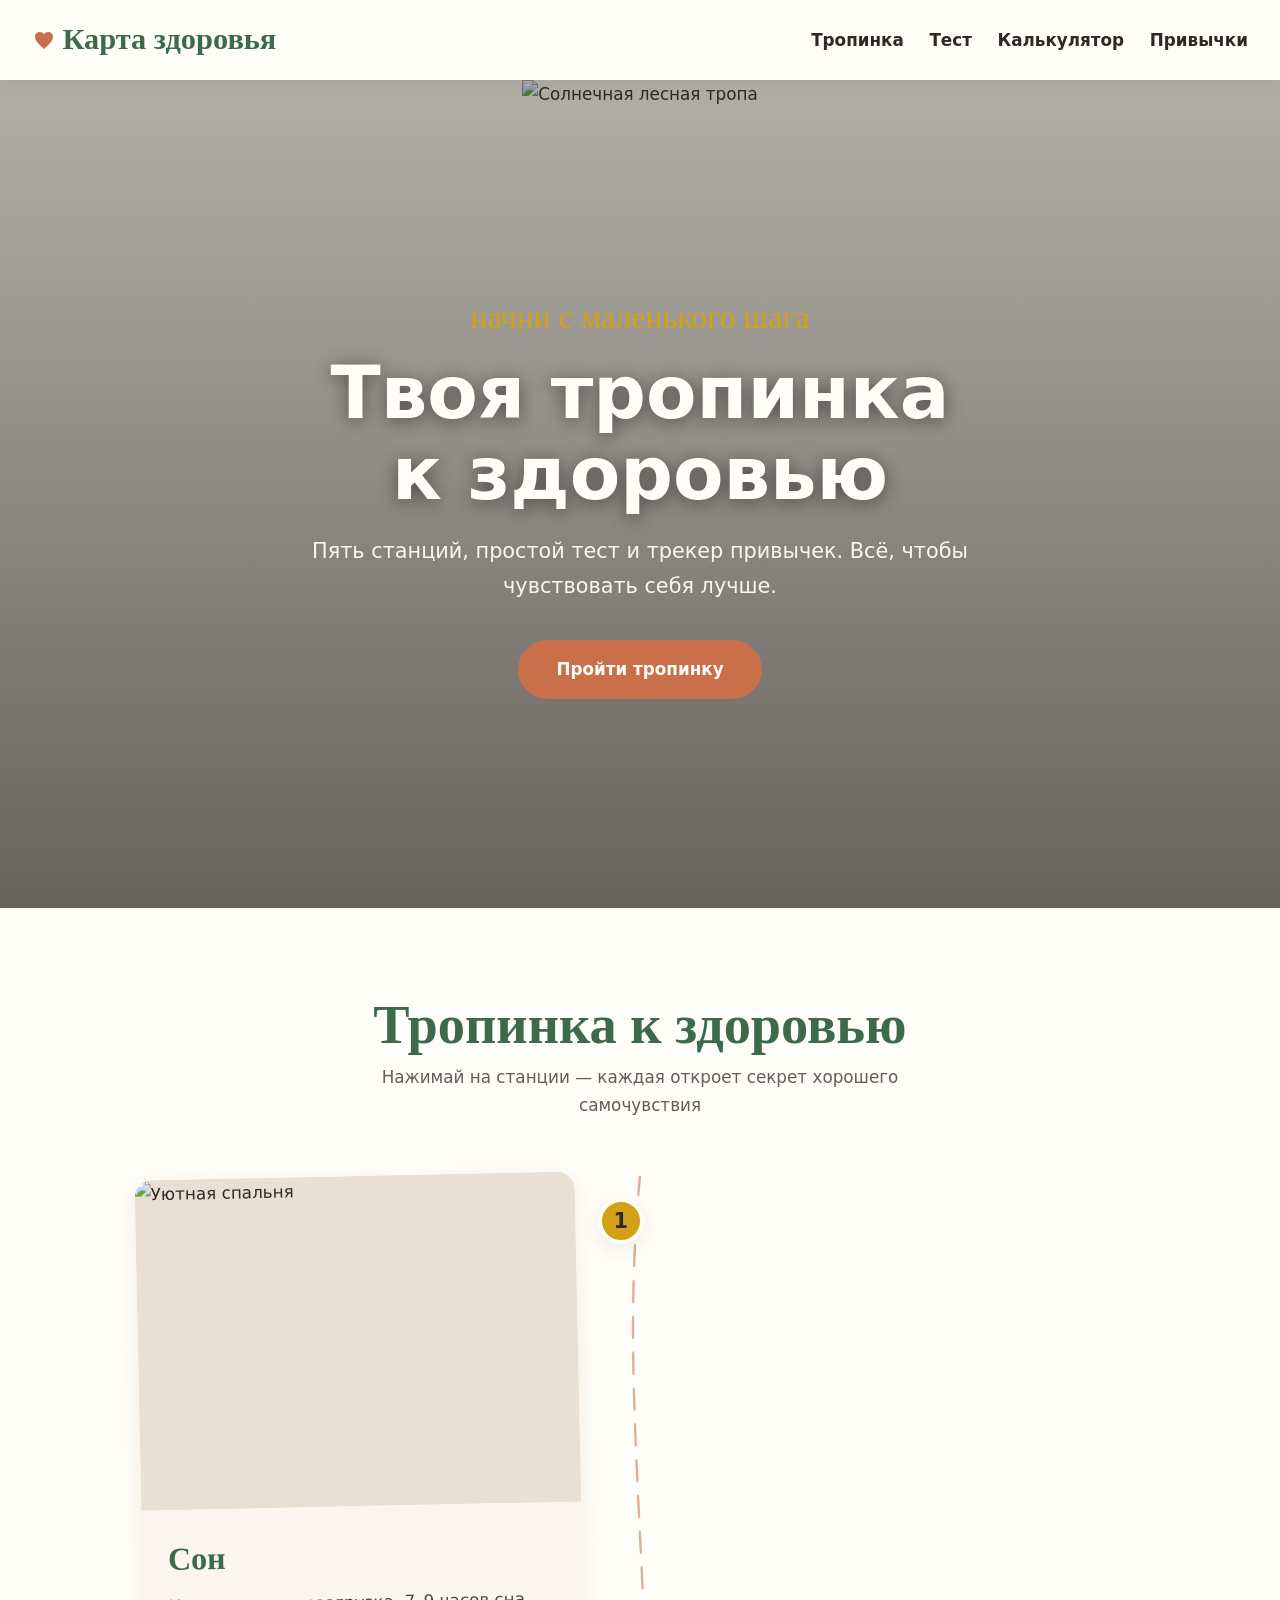
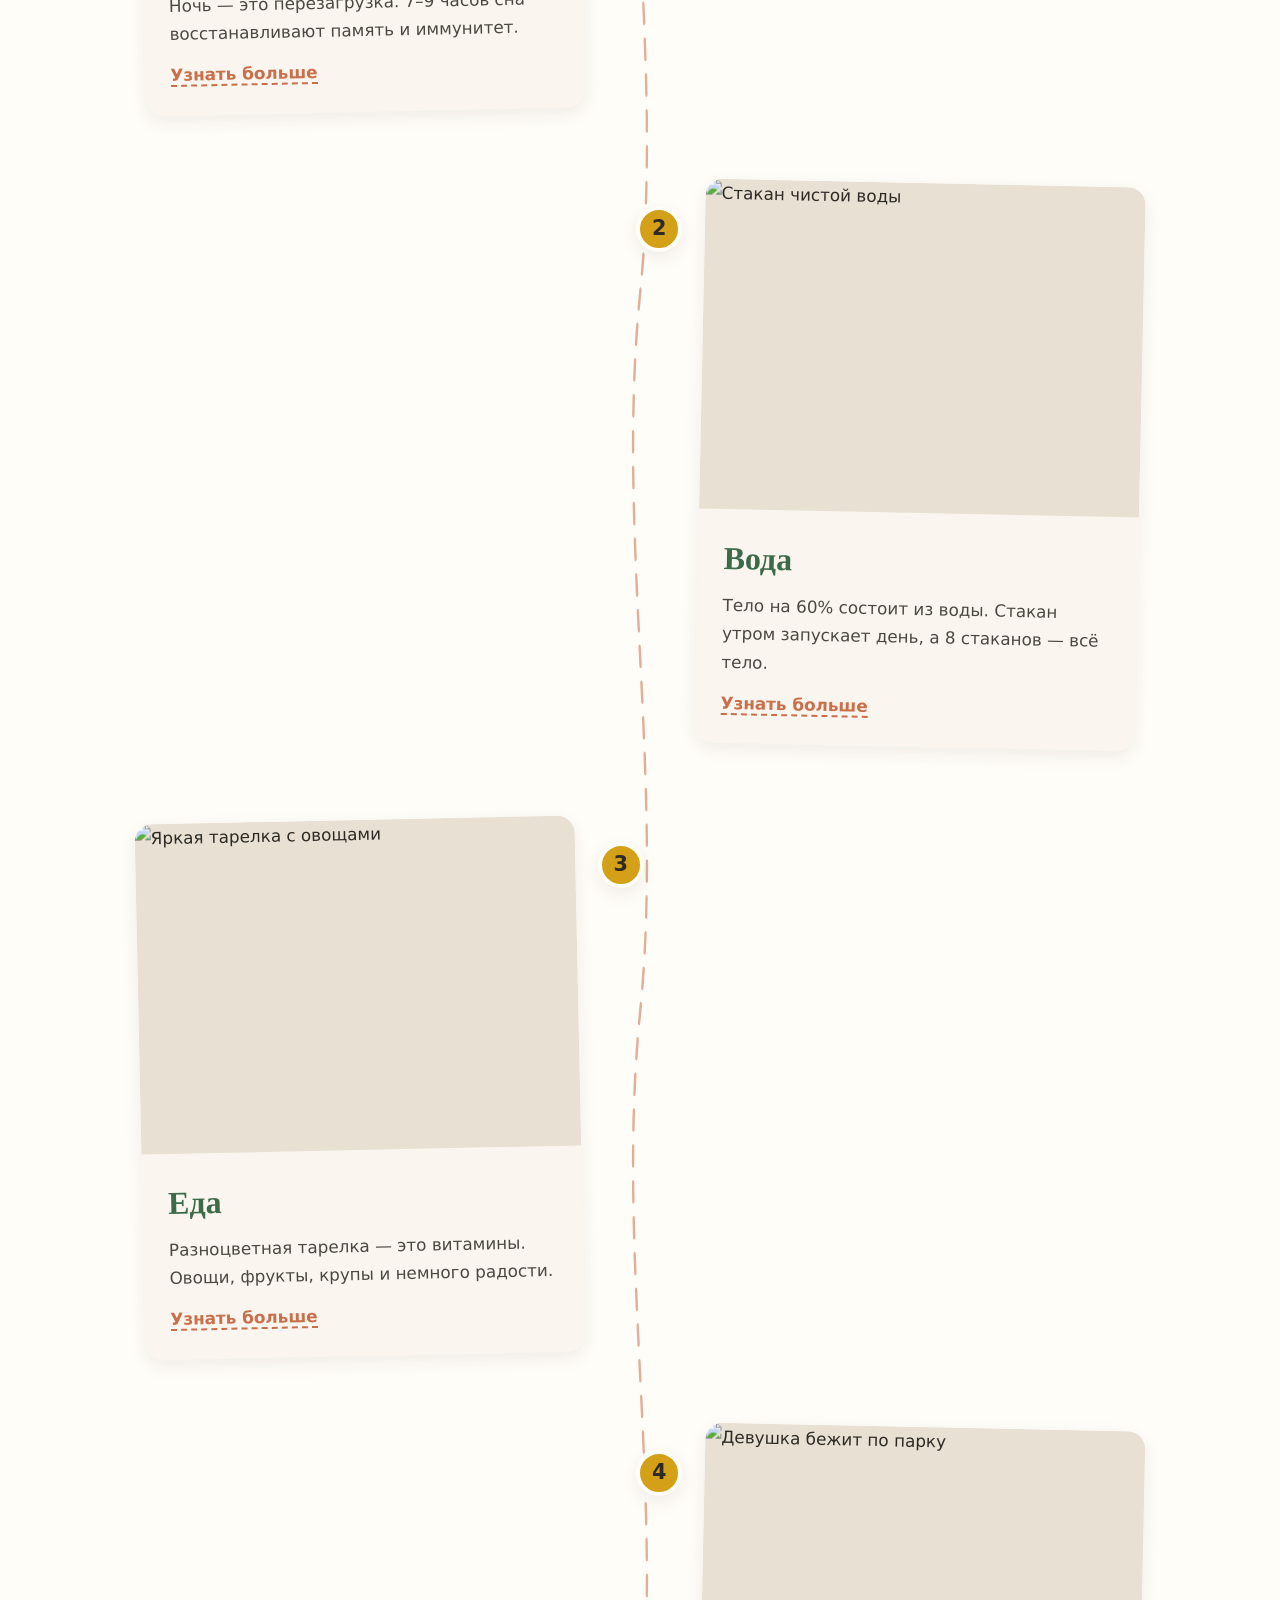
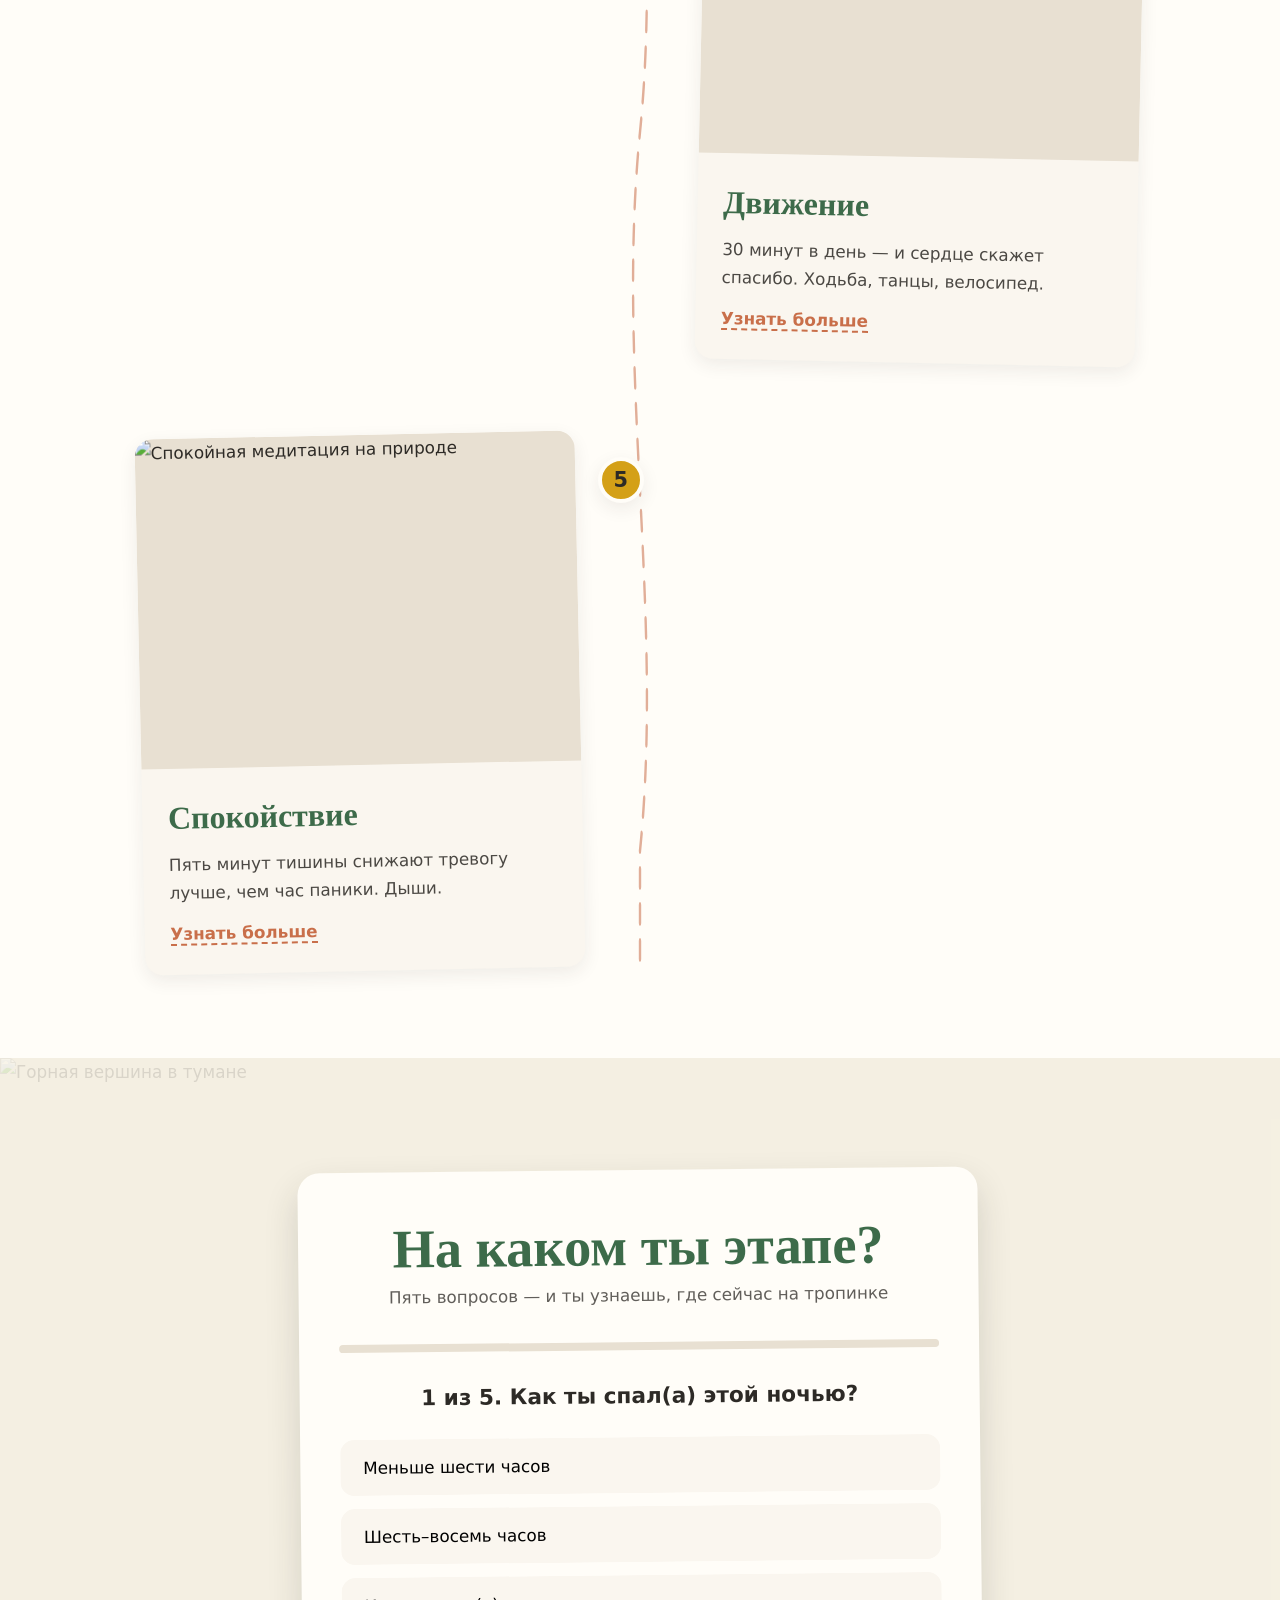
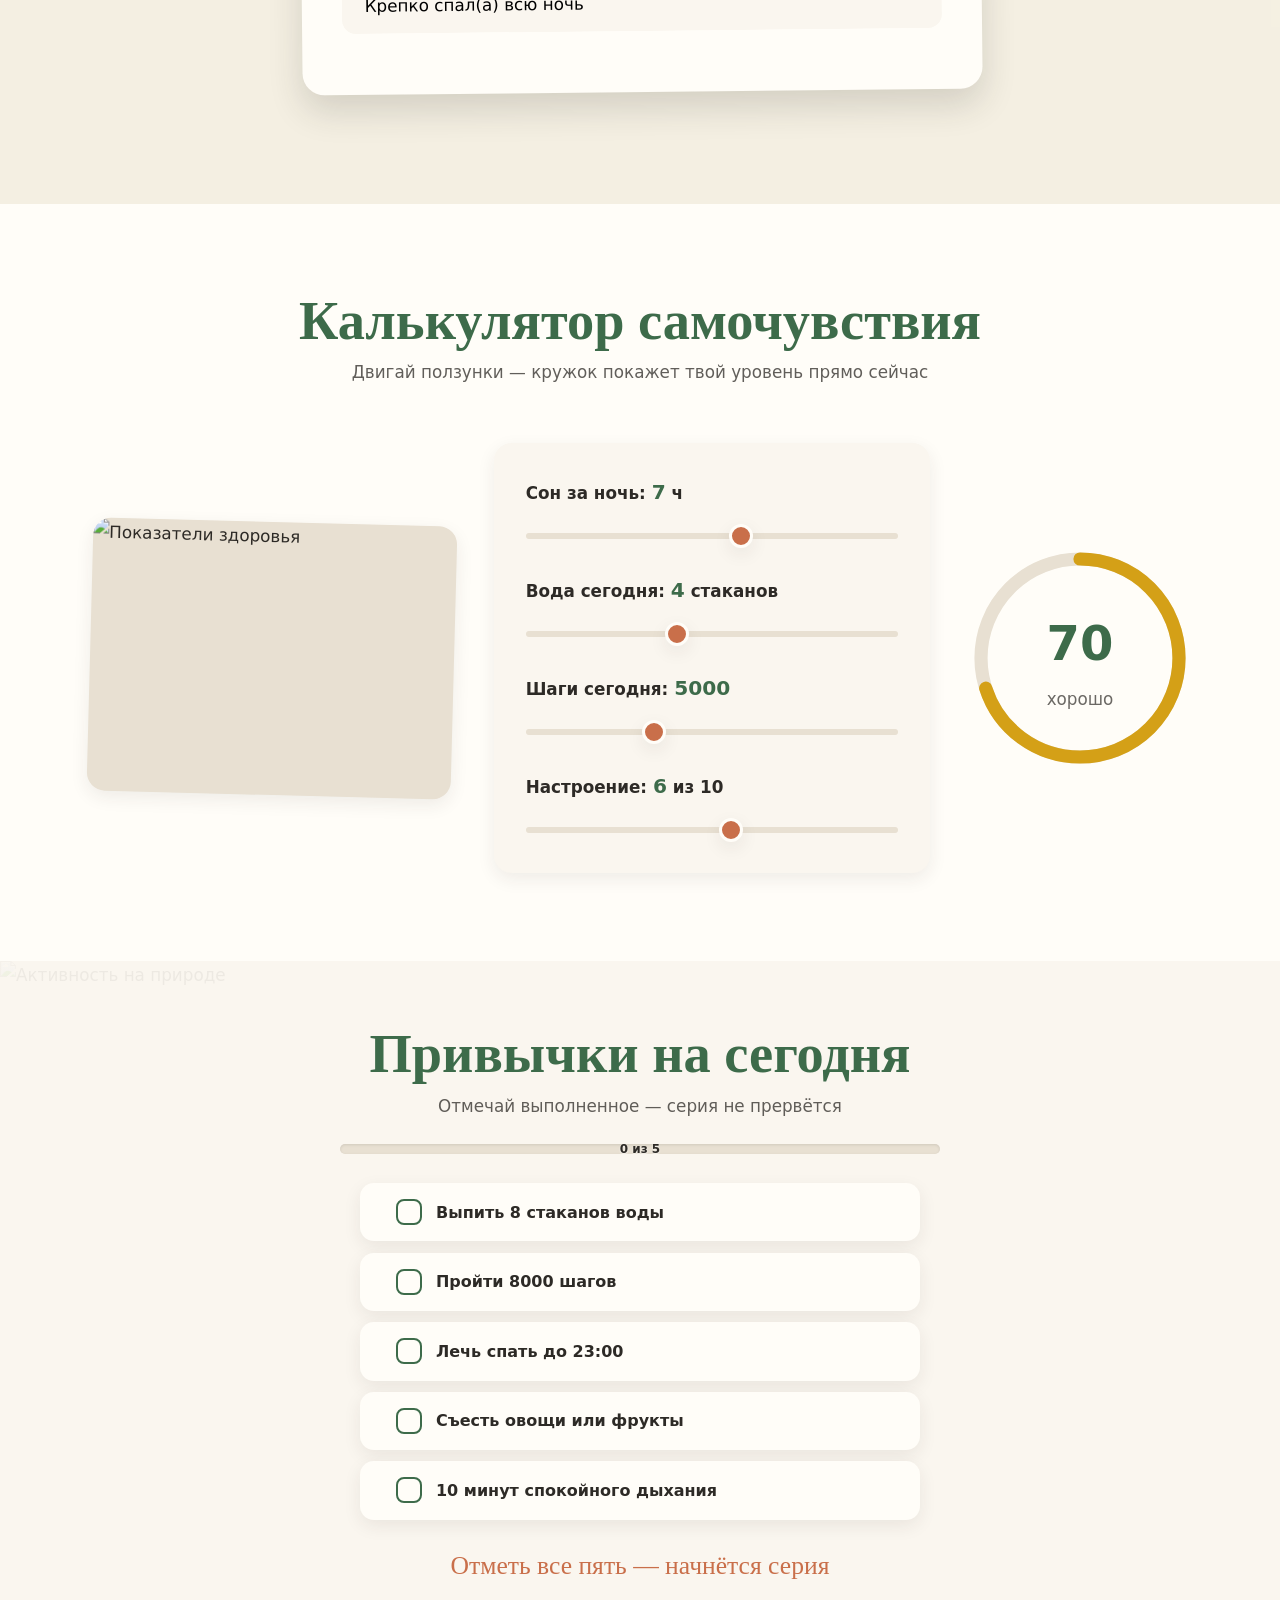
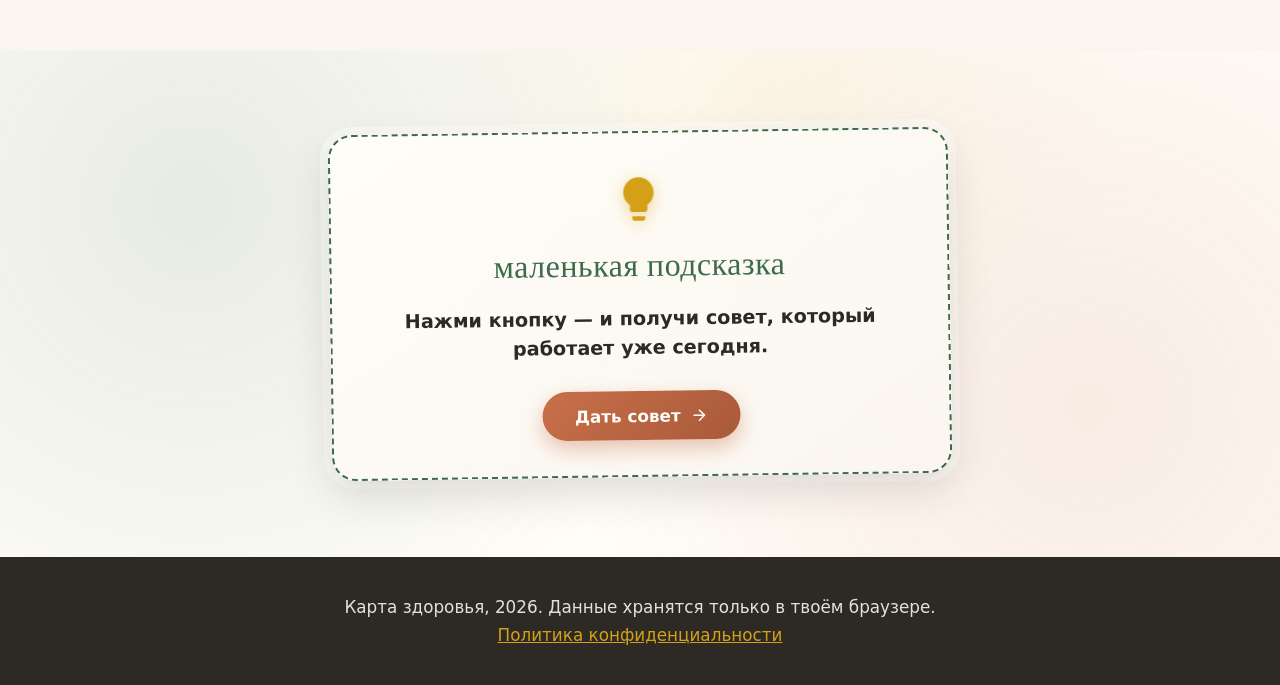
==== index.html @ 401621f6 "Initial upload" ====
<!DOCTYPE html>
<html lang="ru">

<head>
    <meta charset="UTF-8">
    <meta name="viewport" content="width=device-width, initial-scale=1.0">
    <meta name="description" content="Карта здоровья — интерактивный путь к здоровому образу жизни для всей семьи.">
    <meta http-equiv="Content-Security-Policy"
        content="default-src 'self'; style-src 'self' 'unsafe-inline' https://fonts.googleapis.com; font-src https://fonts.gstatic.com; script-src 'self'; img-src 'self' https://images.unsplash.com data:;">
    <meta http-equiv="X-Content-Type-Options" content="nosniff">
    <meta http-equiv="X-Frame-Options" content="DENY">
    <meta http-equiv="Referrer-Policy" content="strict-origin-when-cross-origin">
    <meta http-equiv="Permissions-Policy" content="camera=(), microphone=(), geolocation=(), payment=(), usb=()">

    <title>Карта здоровья — тропинка к балансу</title>
    <link rel="preconnect" href="https://fonts.googleapis.com">
    <link rel="preconnect" href="https://fonts.gstatic.com" crossorigin>
    <link rel="preload" as="image" href="img/forest.webp">
    <link
        href="https://fonts.googleapis.com/css2?family=Caveat:wght@500;700&family=Nunito:wght@400;600;800&display=swap"
        rel="stylesheet">
    <link rel="stylesheet" href="style.css">
</head>

<body>
    <header class="header">
        <nav class="nav" aria-label="Главная навигация">
            <a href="#hero" class="logo">
                <svg class="logo__mark" viewBox="0 0 24 24" aria-hidden="true">
                    <path
                        d="M12 21C7 16.5 3 13 3 8.8 3 6 5.2 4 7.8 4c1.7 0 3.2.9 4.2 2.3C13 4.9 14.5 4 16.2 4 18.8 4 21 6 21 8.8c0 4.2-4 7.7-9 12.2z"
                        fill="currentColor" />
                </svg>
                Карта здоровья
            </a>
            <ul class="nav__list">
                <li><a href="#path">Тропинка</a></li>
                <li><a href="#test">Тест</a></li>
                <li><a href="#calculator">Калькулятор</a></li>
                <li><a href="#tracker">Привычки</a></li>
            </ul>
        </nav>
    </header>

    <main>
        <section id="hero" class="hero">
            <div class="hero__photo">
                <img src="img/forest.webp" alt="Солнечная лесная тропа" class="hero__img" fetchpriority="high"
                    decoding="async" width="1920" height="1080">
            </div>
            <div class="hero__content">
                <p class="hero__handwritten">начни с маленького шага</p>
                <h1>Твоя тропинка<br>к здоровью</h1>
                <p class="hero__lead">Пять станций, простой тест и трекер привычек. Всё, чтобы чувствовать себя лучше.
                </p>
                <a href="#path" class="btn btn--primary">Пройти тропинку</a>
            </div>
        </section>

        <section id="path" class="path-section">
            <h2 class="section-title">Тропинка к здоровью</h2>
            <p class="section-subtitle">Нажимай на станции — каждая откроет секрет хорошего самочувствия</p>
            <div class="trail">
                <svg class="trail__line" viewBox="0 0 100 1000" preserveAspectRatio="none" aria-hidden="true">
                    <path class="trail__path"
                        d="M50 0 C30 80 70 160 50 240 C30 320 70 400 50 480 C30 560 70 640 50 720 C30 800 70 880 50 960 L50 1000"
                        fill="none" stroke="currentColor" stroke-width="2" stroke-dasharray="6 6"
                        stroke-linecap="round" />
                </svg>

                <article class="stop stop--left" data-stop="sleep">
                    <div class="stop__marker">1</div>
                    <div class="stop__card">
                        <img src="img/bedroom.webp" alt="Уютная спальня" loading="lazy" decoding="async" width="800"
                            height="600">
                        <div class="stop__body">
                            <h3>Сон</h3>
                            <p>Ночь — это перезагрузка. 7–9 часов сна восстанавливают память и иммунитет.</p>
                            <span class="stop__hint">Узнать больше</span>
                        </div>
                    </div>
                </article>

                <article class="stop stop--right" data-stop="water">
                    <div class="stop__marker">2</div>
                    <div class="stop__card">
                        <img src="img/water.webp" alt="Стакан чистой воды" loading="lazy" decoding="async" width="800"
                            height="600">
                        <div class="stop__body">
                            <h3>Вода</h3>
                            <p>Тело на 60% состоит из воды. Стакан утром запускает день, а 8 стаканов — всё тело.</p>
                            <span class="stop__hint">Узнать больше</span>
                        </div>
                    </div>
                </article>

                <article class="stop stop--left" data-stop="food">
                    <div class="stop__marker">3</div>
                    <div class="stop__card">
                        <img src="img/food.webp" alt="Яркая тарелка с овощами" loading="lazy" decoding="async"
                            width="800" height="600">
                        <div class="stop__body">
                            <h3>Еда</h3>
                            <p>Разноцветная тарелка — это витамины. Овощи, фрукты, крупы и немного радости.</p>
                            <span class="stop__hint">Узнать больше</span>
                        </div>
                    </div>
                </article>

                <article class="stop stop--right" data-stop="move">
                    <div class="stop__marker">4</div>
                    <div class="stop__card">
                        <img src="img/running.webp" alt="Девушка бежит по парку" loading="lazy" decoding="async"
                            width="800" height="600">
                        <div class="stop__body">
                            <h3>Движение</h3>
                            <p>30 минут в день — и сердце скажет спасибо. Ходьба, танцы, велосипед.</p>
                            <span class="stop__hint">Узнать больше</span>
                        </div>
                    </div>
                </article>

                <article class="stop stop--left" data-stop="mind">
                    <div class="stop__marker">5</div>
                    <div class="stop__card">
                        <img src="img/meditation.webp" alt="Спокойная медитация на природе" loading="lazy"
                            decoding="async" width="800" height="600">
                        <div class="stop__body">
                            <h3>Спокойствие</h3>
                            <p>Пять минут тишины снижают тревогу лучше, чем час паники. Дыши.</p>
                            <span class="stop__hint">Узнать больше</span>
                        </div>
                    </div>
                </article>
            </div>
        </section>

        <section id="test" class="test-section">
            <div class="test-section__bg">
                <img src="img/mountain.webp" alt="Горная вершина в тумане" loading="lazy" decoding="async" width="1920"
                    height="1080">
            </div>
            <div class="test-card">
                <h2 class="section-title">На каком ты этапе?</h2>
                <p class="section-subtitle">Пять вопросов — и ты узнаешь, где сейчас на тропинке</p>
                <div class="quiz" id="quiz">
                    <div class="quiz__progress">
                        <div class="quiz__bar" id="quiz-bar"></div>
                    </div>
                    <div class="quiz__screen" id="quiz-screen"></div>
                    <div class="quiz__result" id="quiz-result" hidden></div>
                </div>
            </div>
        </section>

        <section id="calculator" class="calc-section">
            <h2 class="section-title">Калькулятор самочувствия</h2>
            <p class="section-subtitle">Двигай ползунки — кружок покажет твой уровень прямо сейчас</p>
            <div class="calc-layout">
                <div class="calc-photo">
                    <img src="img/consultation.webp" alt="Показатели здоровья" loading="lazy" decoding="async"
                        width="800" height="600">
                </div>
                <div class="calc-sliders">
                    <div class="slider-group">
                        <label for="sleep-range">Сон за ночь: <b id="sleep-val">7</b> ч</label>
                        <input type="range" id="sleep-range" min="0" max="12" value="7" step="0.5">
                    </div>
                    <div class="slider-group">
                        <label for="water-range">Вода сегодня: <b id="water-val">4</b> стаканов</label>
                        <input type="range" id="water-range" min="0" max="10" value="4">
                    </div>
                    <div class="slider-group">
                        <label for="steps-range">Шаги сегодня: <b id="steps-val">5000</b></label>
                        <input type="range" id="steps-range" min="0" max="15000" value="5000" step="500">
                    </div>
                    <div class="slider-group">
                        <label for="mood-range">Настроение: <b id="mood-val">6</b> из 10</label>
                        <input type="range" id="mood-range" min="1" max="10" value="6">
                    </div>
                </div>
                <div class="calc-dial" id="calc-dial">
                    <svg viewBox="0 0 200 200" aria-hidden="true">
                        <circle cx="100" cy="100" r="90" fill="none" stroke="#e8e0d2" stroke-width="12" />
                        <circle id="dial-arc" cx="100" cy="100" r="90" fill="none" stroke="#3d6b4a" stroke-width="12"
                            stroke-linecap="round" stroke-dasharray="565" stroke-dashoffset="282"
                            transform="rotate(-90 100 100)" />
                    </svg>
                    <div class="calc-dial__center">
                        <span id="dial-score">50</span>
                        <small id="dial-label">средне</small>
                    </div>
                </div>
            </div>
        </section>

        <section id="tracker" class="tracker-section">
            <div class="tracker-section__bg">
                <img src="img/running.webp" alt="Активность на природе" loading="lazy" decoding="async" width="1920"
                    height="1080">
            </div>
            <div class="tracker-content">
                <h2 class="section-title">Привычки на сегодня</h2>
                <p class="section-subtitle">Отмечай выполненное — серия не прервётся</p>
                <div class="tracker-progress">
                    <div class="tracker-progress__bar" id="tracker-bar"></div>
                    <span class="tracker-progress__text" id="tracker-text">0 из 5</span>
                </div>
                <div class="checklist" id="checklist">
                    <label class="check-item">
                        <input type="checkbox" data-habit="water">
                        <span class="check-item__icon" aria-hidden="true"></span>
                        <span class="check-item__box" aria-hidden="true">
                            <svg viewBox="0 0 24 24">
                                <path d="M4 12l5 5L20 6" fill="none" stroke="currentColor" stroke-width="3"
                                    stroke-linecap="round" stroke-linejoin="round" />
                            </svg>
                        </span>
                        <span class="check-item__text">Выпить 8 стаканов воды</span>
                    </label>
                    <label class="check-item">
                        <input type="checkbox" data-habit="walk">
                        <span class="check-item__icon" aria-hidden="true"></span>
                        <span class="check-item__box" aria-hidden="true">
                            <svg viewBox="0 0 24 24">
                                <path d="M4 12l5 5L20 6" fill="none" stroke="currentColor" stroke-width="3"
                                    stroke-linecap="round" stroke-linejoin="round" />
                            </svg>
                        </span>
                        <span class="check-item__text">Пройти 8000 шагов</span>
                    </label>
                    <label class="check-item">
                        <input type="checkbox" data-habit="sleep">
                        <span class="check-item__icon" aria-hidden="true"></span>
                        <span class="check-item__box" aria-hidden="true">
                            <svg viewBox="0 0 24 24">
                                <path d="M4 12l5 5L20 6" fill="none" stroke="currentColor" stroke-width="3"
                                    stroke-linecap="round" stroke-linejoin="round" />
                            </svg>
                        </span>
                        <span class="check-item__text">Лечь спать до 23:00</span>
                    </label>
                    <label class="check-item">
                        <input type="checkbox" data-habit="veg">
                        <span class="check-item__icon" aria-hidden="true"></span>
                        <span class="check-item__box" aria-hidden="true">
                            <svg viewBox="0 0 24 24">
                                <path d="M4 12l5 5L20 6" fill="none" stroke="currentColor" stroke-width="3"
                                    stroke-linecap="round" stroke-linejoin="round" />
                            </svg>
                        </span>
                        <span class="check-item__text">Съесть овощи или фрукты</span>
                    </label>
                    <label class="check-item">
                        <input type="checkbox" data-habit="calm">
                        <span class="check-item__icon" aria-hidden="true"></span>
                        <span class="check-item__box" aria-hidden="true">
                            <svg viewBox="0 0 24 24">
                                <path d="M4 12l5 5L20 6" fill="none" stroke="currentColor" stroke-width="3"
                                    stroke-linecap="round" stroke-linejoin="round" />
                            </svg>
                        </span>
                        <span class="check-item__text">10 минут спокойного дыхания</span>
                    </label>
                </div>
                <p class="streak" id="streak" aria-live="polite"></p>
            </div>
        </section>

        <section class="tip-section">
            <div class="tip-card">
                <svg class="tip-card__icon" viewBox="0 0 24 24" aria-hidden="true">
                    <path
                        d="M9 21c0 .55.45 1 1 1h4c.55 0 1-.45 1-1v-1H9v1zm3-19C8.14 2 5 5.14 5 9c0 2.38 1.19 4.47 3 5.74V17c0 .55.45 1 1 1h6c.55 0 1-.45 1-1v-2.26c1.81-1.27 3-3.36 3-5.74 0-3.86-3.14-7-7-7z"
                        fill="currentColor" />
                </svg>
                <p class="tip-card__handwritten">маленькая подсказка</p>
                <p id="tip-text" aria-live="polite">Нажми кнопку — и получи совет, который работает уже сегодня.</p>
                <button class="btn btn--primary tip-btn" id="tip-btn">
                    <span>Дать совет</span>
                    <svg viewBox="0 0 24 24" aria-hidden="true">
                        <path d="M12 4l-1.41 1.41L16.17 11H4v2h12.17l-5.58 5.59L12 20l8-8z" fill="currentColor" />
                    </svg>
                </button>
            </div>
        </section>
    </main>

    <div id="modal" class="modal" role="dialog" aria-modal="true" aria-labelledby="modal-title" hidden>
        <div class="modal__content">
            <button class="modal__close" aria-label="Закрыть окно">
                <svg viewBox="0 0 24 24">
                    <path d="M5 5l14 14M19 5L5 19" stroke="currentColor" stroke-width="2.5" stroke-linecap="round" />
                </svg>
            </button>
            <img id="modal-img" alt="" width="800" height="450" decoding="async">
            <h3 id="modal-title"></h3>
            <p id="modal-text"></p>
            <ul id="modal-tips" class="modal__tips"></ul>
        </div>
    </div>

    <footer class="footer">
        <p>Карта здоровья, 2026. Данные хранятся только в твоём браузере.</p>
        <p><a href="privacy.html">Политика конфиденциальности</a></p>
    </footer>

    <script src="script.js" defer></script>
</body>

</html>
---- style.css ----
:root {
    --cream: #faf6ef;
    --paper: #fffdf8;
    --ink: #2d2a26;
    --forest: #3d6b4a;
    --forest-dark: #2c5238;
    --terra: #c96f4a;
    --mustard: #d4a017;
    --sand: #e8e0d2;
    --shadow-soft: 0 6px 18px rgba(45, 42, 38, 0.08);
    --shadow-lift: 0 16px 34px rgba(45, 42, 38, 0.16);
    --hand: 'Caveat', cursive;
    --body: 'Nunito', system-ui, sans-serif;
}

* {
    margin: 0;
    padding: 0;
    box-sizing: border-box;
}

html {
    scroll-behavior: smooth;
}

body {
    font-family: var(--body);
    background: var(--cream);
    color: var(--ink);
    line-height: 1.7;
    font-size: 1.05rem;
    overflow-x: hidden;
}

.header {
    position: sticky;
    top: 0;
    z-index: 100;
    background: var(--paper);
    box-shadow: var(--shadow-soft);
}

.nav {
    max-width: 1300px;
    margin: 0 auto;
    padding: 0.9rem 2rem;
    display: flex;
    justify-content: space-between;
    align-items: center;
    flex-wrap: wrap;
    gap: 1rem;
}

.logo {
    font-family: var(--hand);
    font-size: 1.9rem;
    font-weight: 700;
    color: var(--forest);
    text-decoration: none;
    display: flex;
    align-items: center;
    gap: 0.4rem;
}

.logo__mark {
    width: 24px;
    height: 24px;
    color: var(--terra);
}

.nav__list {
    list-style: none;
    display: flex;
    gap: 1.6rem;
    flex-wrap: wrap;
}

.nav__list a {
    text-decoration: none;
    color: var(--ink);
    font-weight: 600;
    position: relative;
}

.nav__list a::after {
    content: '';
    position: absolute;
    left: 0;
    bottom: -4px;
    width: 100%;
    height: 2px;
    background: var(--terra);
    border-radius: 2px;
    transform: scaleX(0) rotate(-1deg);
    transform-origin: left;
    transition: transform 0.3s ease;
}

.nav__list a:hover::after,
.nav__list a:focus-visible::after {
    transform: scaleX(1) rotate(-1deg);
}

.hero {
    min-height: 92vh;
    display: flex;
    align-items: center;
    justify-content: center;
    text-align: center;
    padding: 3rem 1.5rem;
    position: relative;
    overflow: hidden;
}

.hero__photo {
    position: absolute;
    inset: 0;
}

.hero__img {
    width: 100%;
    height: 100%;
    object-fit: cover;
    animation: kenBurns 18s ease-in-out infinite alternate;
}

@keyframes kenBurns {
    from {
        transform: scale(1) translate(0, 0);
    }

    to {
        transform: scale(1.12) translate(-1.5%, 1.5%);
    }
}

.hero::after {
    content: '';
    position: absolute;
    inset: 0;
    background: linear-gradient(180deg, rgba(45, 42, 38, 0.35), rgba(45, 42, 38, 0.72));
}

.hero__content {
    position: relative;
    z-index: 2;
    color: var(--paper);
    max-width: 760px;
}

.hero__handwritten {
    font-family: var(--hand);
    font-size: 2rem;
    color: var(--mustard);
    margin-bottom: 0.5rem;
}

.hero h1 {
    font-size: clamp(2.6rem, 7vw, 4.6rem);
    line-height: 1.1;
    font-weight: 800;
    margin-bottom: 1.2rem;
    text-shadow: 0 3px 18px rgba(0, 0, 0, 0.45);
}

.hero__lead {
    font-size: clamp(1.05rem, 2.2vw, 1.3rem);
    margin-bottom: 2.2rem;
    opacity: 0.95;
}

.btn {
    display: inline-block;
    padding: 0.95rem 2.4rem;
    border-radius: 40px;
    font-family: var(--body);
    font-weight: 800;
    font-size: 1.05rem;
    text-decoration: none;
    cursor: pointer;
    border: none;
    transition: transform 0.25s ease, box-shadow 0.25s ease;
}

.btn--primary {
    background: var(--terra);
    color: var(--paper);
}

.btn--primary:hover {
    transform: translateY(-3px) rotate(-1deg);
    box-shadow: 0 12px 26px rgba(201, 111, 74, 0.4);
}

.btn--secondary {
    background: var(--forest);
    color: var(--paper);
}

.btn--secondary:hover {
    transform: translateY(-3px);
    box-shadow: 0 12px 26px rgba(61, 107, 74, 0.35);
}

section {
    padding: 5.5rem 1.5rem;
}

.section-title {
    font-family: var(--hand);
    font-size: clamp(2.4rem, 5vw, 3.4rem);
    color: var(--forest);
    text-align: center;
    line-height: 1.1;
    margin-bottom: 0.4rem;
}

.section-subtitle {
    text-align: center;
    max-width: 640px;
    margin: 0 auto 3.5rem;
    opacity: 0.75;
}

.path-section {
    background: var(--paper);
}

.trail {
    max-width: 1000px;
    margin: 0 auto;
    position: relative;
    display: flex;
    flex-direction: column;
    gap: 4.5rem;
}

.trail__line {
    position: absolute;
    top: 0;
    bottom: 0;
    left: 50%;
    transform: translateX(-50%);
    width: 120px;
    height: 100%;
    color: var(--terra);
    opacity: 0.55;
}

.trail__path {
    stroke-dasharray: 6 6;
    stroke-dashoffset: 1000;
    animation: drawTrail 4s ease forwards;
}

@keyframes drawTrail {
    to {
        stroke-dashoffset: 0;
    }
}

.stop {
    width: 44%;
    position: relative;
    opacity: 0;
    transform: translateY(40px);
    transition: opacity 0.7s ease, transform 0.7s ease;
}

.stop.visible {
    opacity: 1;
    transform: translateY(0);
}

.stop--left {
    align-self: flex-start;
}

.stop--right {
    align-self: flex-end;
}

.stop__marker {
    position: absolute;
    top: 1.4rem;
    width: 46px;
    height: 46px;
    border-radius: 50%;
    background: var(--mustard);
    color: var(--ink);
    font-weight: 800;
    font-size: 1.3rem;
    display: flex;
    align-items: center;
    justify-content: center;
    border: 4px solid var(--paper);
    box-shadow: var(--shadow-soft);
    z-index: 2;
}

.stop--left .stop__marker {
    right: -14.5%;
}

.stop--right .stop__marker {
    left: -14.5%;
}

.stop__card {
    background: var(--cream);
    border-radius: 18px;
    overflow: hidden;
    box-shadow: var(--shadow-soft);
    cursor: pointer;
    transition: transform 0.3s ease, box-shadow 0.3s ease;
}

.stop--left .stop__card {
    transform: rotate(-1.2deg);
}

.stop--right .stop__card {
    transform: rotate(1.2deg);
}

.stop__card:hover {
    transform: rotate(0deg) translateY(-8px) scale(1.02);
    box-shadow: var(--shadow-lift);
}

.stop__card img,
.calc-photo img,
.test-section__bg img {
    width: 100%;
    height: auto;
    aspect-ratio: 4 / 3;
    object-fit: cover;
    display: block;
    background-color: var(--sand);
    transition: transform 0.6s ease;
}

.stop__card:hover img {
    transform: scale(1.06);
}

.stop__body {
    padding: 1.4rem 1.6rem 1.6rem;
}

.stop__body h3 {
    font-family: var(--hand);
    font-size: 2rem;
    color: var(--forest);
    margin-bottom: 0.3rem;
}

.stop__body p {
    opacity: 0.85;
    margin-bottom: 0.8rem;
}

.stop__hint {
    font-weight: 800;
    color: var(--terra);
    border-bottom: 2px dashed var(--terra);
    cursor: pointer;
}

.test-section {
    position: relative;
    padding: 7rem 1.5rem;
    display: flex;
    justify-content: center;
    align-items: center;
}

.test-section__bg {
    position: absolute;
    inset: 0;
}

.test-section__bg img {
    aspect-ratio: 16 / 9;
    height: 100%;
}

.test-section::after {
    content: '';
    position: absolute;
    inset: 0;
    background: rgba(247, 243, 229, 0.85);
}

.test-card {
    position: relative;
    z-index: 2;
    background: var(--paper);
    border-radius: 22px;
    padding: 3rem 2.5rem;
    max-width: 680px;
    width: 100%;
    box-shadow: var(--shadow-lift);
    transform: rotate(-0.6deg);
}

.test-card .section-title {
    margin-bottom: 0.2rem;
}

.test-card .section-subtitle {
    margin-bottom: 2rem;
}

.quiz__progress {
    height: 8px;
    background: var(--sand);
    border-radius: 8px;
    overflow: hidden;
    margin-bottom: 1.8rem;
}

.quiz__bar {
    height: 100%;
    width: 0%;
    background: linear-gradient(90deg, var(--forest), var(--mustard));
    border-radius: 8px;
    transition: width 0.5s ease;
}

.quiz__q-title {
    font-size: 1.35rem;
    font-weight: 800;
    margin-bottom: 1.4rem;
    text-align: center;
}

.quiz__option {
    display: block;
    width: 100%;
    text-align: left;
    font-family: var(--body);
    font-size: 1.05rem;
    padding: 1rem 1.3rem;
    margin-bottom: 0.8rem;
    background: var(--cream);
    border: 2px solid transparent;
    border-radius: 14px;
    cursor: pointer;
    transition: all 0.25s ease;
}

.quiz__option:hover {
    border-color: var(--forest);
    transform: translateX(6px);
    background: #f0f5ee;
}

.quiz__result {
    text-align: center;
}

.quiz__result h3 {
    font-family: var(--hand);
    font-size: 2.4rem;
    color: var(--forest);
    margin-bottom: 0.6rem;
}

.quiz__result p {
    margin-bottom: 1.6rem;
    opacity: 0.85;
}

.quiz__result img {
    width: 100%;
    aspect-ratio: 16/9;
    object-fit: cover;
    border-radius: 16px;
    margin-bottom: 1.4rem;
}

.calc-section {
    background: var(--paper);
}

.calc-layout {
    max-width: 1100px;
    margin: 0 auto;
    display: grid;
    grid-template-columns: 1fr 1.2fr auto;
    gap: 2.5rem;
    align-items: center;
}

.calc-photo img {
    border-radius: 18px;
    box-shadow: var(--shadow-soft);
    transform: rotate(1.5deg);
}

.calc-sliders {
    background: var(--cream);
    padding: 2rem;
    border-radius: 18px;
    box-shadow: var(--shadow-soft);
}

.slider-group {
    margin-bottom: 1.6rem;
}

.slider-group:last-child {
    margin-bottom: 0;
}

.slider-group label {
    display: block;
    font-weight: 600;
    margin-bottom: 0.6rem;
}

.slider-group b {
    color: var(--forest);
    font-size: 1.2em;
}

.slider-group input[type="range"] {
    width: 100%;
    height: 6px;
    border-radius: 6px;
    background: var(--sand);
    outline: none;
    -webkit-appearance: none;
    cursor: pointer;
}

.slider-group input[type="range"]::-webkit-slider-thumb {
    -webkit-appearance: none;
    width: 24px;
    height: 24px;
    border-radius: 50%;
    background: var(--terra);
    border: 3px solid var(--paper);
    box-shadow: var(--shadow-soft);
    transition: transform 0.2s;
}

.slider-group input[type="range"]::-webkit-slider-thumb:hover {
    transform: scale(1.25);
}

.slider-group input[type="range"]::-moz-range-thumb {
    width: 20px;
    height: 20px;
    border-radius: 50%;
    background: var(--terra);
    border: 3px solid var(--paper);
    cursor: pointer;
}

.calc-dial {
    position: relative;
    width: 220px;
    height: 220px;
}

.calc-dial svg {
    width: 100%;
    height: 100%;
}

#dial-arc {
    transition: stroke-dashoffset 0.6s ease, stroke 0.6s ease;
}

.calc-dial__center {
    position: absolute;
    inset: 0;
    display: flex;
    flex-direction: column;
    align-items: center;
    justify-content: center;
}

.calc-dial__center span {
    font-size: 3rem;
    font-weight: 800;
    color: var(--forest);
}

.calc-dial__center small {
    font-size: 1.05rem;
    opacity: 0.7;
}

.tracker-section {
    position: relative;
    padding: 4rem 1.5rem;
    overflow: hidden;
}

.tracker-section__bg {
    position: absolute;
    inset: 0;
    z-index: 0;
}

.tracker-section__bg img {
    width: 100%;
    height: 100%;
    object-fit: cover;
    aspect-ratio: 21 / 9;
    filter: saturate(1.1) contrast(1.05);
}

.tracker-section::after {
    content: '';
    position: absolute;
    inset: 0;
    z-index: 1;
    background: linear-gradient(135deg, rgba(250, 246, 239, 0.94) 0%, rgba(250, 246, 239, 0.9) 100%);
}

.tracker-content {
    position: relative;
    z-index: 2;
    max-width: 600px;
    margin: 0 auto;
}

.tracker-content .section-subtitle {
    margin-bottom: 1.5rem;
}

.tracker-progress {
    position: relative;
    height: 10px;
    background: var(--sand);
    border-radius: 10px;
    overflow: hidden;
    margin-bottom: 1.8rem;
    box-shadow: inset 0 1px 3px rgba(0, 0, 0, 0.1);
}

.tracker-progress__bar {
    height: 100%;
    width: 0%;
    background: linear-gradient(90deg, var(--forest), var(--mustard));
    border-radius: 10px;
    transition: width 0.6s cubic-bezier(0.4, 0, 0.2, 1);
}

.tracker-progress__text {
    position: absolute;
    top: 50%;
    left: 50%;
    transform: translate(-50%, -50%);
    font-weight: 800;
    font-size: 0.75rem;
    color: var(--ink);
    text-shadow: 0 1px 2px rgba(255, 255, 255, 0.8);
    z-index: 2;
}

.checklist {
    max-width: 560px;
    margin: 0 auto;
    display: flex;
    flex-direction: column;
    gap: 0.7rem;
}

.check-item {
    display: flex;
    align-items: center;
    gap: 0.9rem;
    background: var(--paper);
    padding: 0.85rem 1.2rem;
    border-radius: 14px;
    box-shadow: var(--shadow-soft);
    cursor: pointer;
    transition: transform 0.25s ease, box-shadow 0.25s ease;
    font-size: 1rem;
    font-weight: 600;
    border: 2px solid transparent;
    opacity: 0;
    transform: translateY(20px);
    animation: slideIn 0.5s ease forwards;
}

.check-item:nth-child(1) {
    animation-delay: 0.1s;
}

.check-item:nth-child(2) {
    animation-delay: 0.2s;
}

.check-item:nth-child(3) {
    animation-delay: 0.3s;
}

.check-item:nth-child(4) {
    animation-delay: 0.4s;
}

.check-item:nth-child(5) {
    animation-delay: 0.5s;
}

@keyframes slideIn {
    to {
        opacity: 1;
        transform: translateY(0);
    }
}

.check-item:hover {
    transform: translateY(-2px) scale(1.01);
    box-shadow: var(--shadow-lift);
    border-color: var(--forest);
}

.check-item input {
    position: absolute;
    opacity: 0;
    pointer-events: none;
}

.check-item__icon {
    font-size: 1.4rem;
    flex-shrink: 0;
    filter: grayscale(0.3);
    transition: transform 0.3s ease, filter 0.3s ease;
}

.check-item:hover .check-item__icon {
    transform: scale(1.15);
    filter: grayscale(0);
}

.check-item__box {
    width: 26px;
    height: 26px;
    flex-shrink: 0;
    border: 2.5px solid var(--forest);
    border-radius: 8px;
    display: flex;
    align-items: center;
    justify-content: center;
    color: var(--paper);
    transition: background 0.25s ease, transform 0.25s ease;
}

.check-item__box svg {
    width: 15px;
    height: 15px;
    opacity: 0;
    transition: opacity 0.2s;
}

.check-item input:checked~.check-item__box {
    background: var(--forest);
    transform: scale(1.1);
}

.check-item input:checked~.check-item__box svg {
    opacity: 1;
}

.check-item input:checked~.check-item__text {
    text-decoration: line-through;
    opacity: 0.6;
}

.check-item input:checked~.check-item__icon {
    filter: grayscale(0) brightness(1.1);
}

.check-item input:focus-visible~.check-item__box {
    outline: 3px solid var(--mustard);
    outline-offset: 2px;
}

.streak {
    text-align: center;
    margin-top: 1.5rem;
    font-family: var(--hand);
    font-size: 1.6rem;
    color: var(--terra);
    opacity: 0;
    animation: fadeIn 0.8s ease 0.6s forwards;
}

@keyframes fadeIn {
    to {
        opacity: 1;
    }
}

.tip-section {
    position: relative;
    padding: 5rem 1.5rem;
    display: flex;
    justify-content: center;
    align-items: center;
    background: var(--paper);
    overflow: hidden;
}

.tip-section::before {
    content: '';
    position: absolute;
    inset: 0;
    background:
        radial-gradient(circle at 15% 30%, rgba(61, 107, 74, 0.12) 0%, transparent 45%),
        radial-gradient(circle at 85% 70%, rgba(201, 111, 74, 0.12) 0%, transparent 45%),
        radial-gradient(circle at 60% 10%, rgba(212, 160, 23, 0.08) 0%, transparent 40%);
    pointer-events: none;
}

.tip-card {
    position: relative;
    z-index: 2;
    max-width: 620px;
    width: 100%;
    margin: 0 auto;
    background: linear-gradient(145deg, #fffdf8 0%, #faf6ef 100%);
    border: 2.5px dashed var(--forest);
    border-radius: 24px;
    padding: 2.5rem 2.2rem 2.2rem;
    text-align: center;
    transform: rotate(-0.8deg) translateY(30px);
    box-shadow: 0 16px 40px rgba(45, 42, 38, 0.15), 0 0 0 8px rgba(255, 253, 248, 0.6);
    opacity: 0;
    transition: opacity 0.8s ease, transform 0.8s ease, box-shadow 0.3s ease;
}

.tip-card.visible {
    opacity: 1;
    transform: rotate(-0.8deg) translateY(0);
}

.tip-card:hover {
    box-shadow: 0 22px 50px rgba(45, 42, 38, 0.22), 0 0 0 8px rgba(255, 253, 248, 0.8);
}

.tip-card__icon {
    width: 52px;
    height: 52px;
    color: var(--mustard);
    margin: 0 auto 0.8rem;
    display: block;
    filter: drop-shadow(0 4px 8px rgba(212, 160, 23, 0.4));
    animation: bulbPulse 3s ease-in-out infinite;
}

@keyframes bulbPulse {

    0%,
    100% {
        transform: scale(1);
        filter: drop-shadow(0 4px 8px rgba(212, 160, 23, 0.4));
    }

    50% {
        transform: scale(1.08);
        filter: drop-shadow(0 6px 14px rgba(212, 160, 23, 0.6));
    }
}

.tip-card__handwritten {
    font-family: var(--hand);
    font-size: 2rem;
    color: var(--forest);
    margin-bottom: 0.8rem;
    letter-spacing: 0.5px;
}

#tip-text {
    font-size: 1.2rem;
    margin-bottom: 1.8rem;
    min-height: 3rem;
    color: var(--ink);
    font-weight: 600;
    line-height: 1.5;
    transition: opacity 0.3s ease, transform 0.3s ease;
}

.tip-btn {
    display: inline-flex;
    align-items: center;
    gap: 0.6rem;
    background: linear-gradient(135deg, var(--terra) 0%, #a85a3a 100%);
    color: var(--paper);
    padding: 0.9rem 2rem;
    border-radius: 50px;
    font-family: var(--body);
    font-weight: 800;
    font-size: 1.05rem;
    border: none;
    cursor: pointer;
    box-shadow: 0 8px 20px rgba(201, 111, 74, 0.4);
    transition: transform 0.3s ease, box-shadow 0.3s ease;
    position: relative;
    overflow: hidden;
}

.tip-btn::before {
    content: '';
    position: absolute;
    inset: 0;
    background: linear-gradient(135deg, rgba(255, 255, 255, 0.25), transparent);
    opacity: 0;
    transition: opacity 0.3s ease;
}

.tip-btn:hover {
    transform: translateY(-3px) scale(1.03);
    box-shadow: 0 12px 28px rgba(201, 111, 74, 0.55);
}

.tip-btn:hover::before {
    opacity: 1;
}

.tip-btn:active {
    transform: translateY(-1px) scale(1.01);
}

.tip-btn svg {
    width: 18px;
    height: 18px;
    transition: transform 0.3s ease;
}

.tip-btn:hover svg {
    transform: translateX(4px);
}

.modal {
    position: fixed;
    inset: 0;
    z-index: 200;
    background: rgba(110, 88, 51, 0.7);
    display: flex;
    align-items: center;
    justify-content: center;
    padding: 1.5rem;
}

.modal[hidden] {
    display: none;
}

.modal__content {
    background: var(--paper);
    border-radius: 22px;
    max-width: 560px;
    width: 100%;
    max-height: 88vh;
    overflow-y: auto;
    padding: 2.2rem;
    position: relative;
    animation: modalIn 0.35s ease;
}

@keyframes modalIn {
    from {
        transform: translateY(40px) rotate(-2deg);
        opacity: 0;
    }

    to {
        transform: translateY(0) rotate(0);
        opacity: 1;
    }
}

.modal__close {
    position: absolute;
    top: 1rem;
    right: 1rem;
    width: 42px;
    height: 42px;
    border-radius: 50%;
    border: none;
    background: var(--sand);
    color: var(--ink);
    cursor: pointer;
    display: flex;
    align-items: center;
    justify-content: center;
    transition: background 0.2s;
}

.modal__close:hover {
    background: var(--terra);
    color: var(--paper);
}

.modal__close svg {
    width: 18px;
    height: 18px;
}

.modal__content img {
    width: 100%;
    aspect-ratio: 16/9;
    object-fit: cover;
    border-radius: 16px;
    margin-bottom: 1.4rem;
    background-color: var(--sand);
}

.modal__content h3 {
    font-family: var(--hand);
    font-size: 2.4rem;
    color: var(--forest);
    margin-bottom: 0.6rem;
}

.modal__tips {
    margin-top: 1.2rem;
    padding-left: 1.3rem;
}

.modal__tips li {
    margin-bottom: 0.5rem;
}

.footer {
    background: var(--ink);
    color: var(--sand);
    text-align: center;
    padding: 2.2rem 1.5rem;
}

.footer a {
    color: var(--mustard);
}

@media (max-width: 900px) {
    .calc-layout {
        grid-template-columns: 1fr;
        justify-items: center;
    }

    .calc-photo img {
        transform: rotate(0);
        height: 240px;
    }

    .calc-sliders {
        width: 100%;
        max-width: 520px;
    }
}

@media (max-width: 767px) {
    .trail {
        gap: 2.6rem;
    }

    .trail__line {
        left: 23px;
        transform: none;
        width: 60px;
    }

    .stop,
    .stop--left,
    .stop--right {
        width: calc(100% - 70px);
        align-self: flex-end;
    }

    .stop--left .stop__marker,
    .stop--right .stop__marker {
        left: -58px;
        right: auto;
    }

    .test-card {
        padding: 2rem 1.4rem;
    }

    .hero {
        min-height: 80vh;
    }

    .tracker-section {
        padding: 3rem 1.5rem;
    }

    .tracker-section__bg img {
        aspect-ratio: 16 / 10;
    }

    .tip-card {
        padding: 2rem 1.5rem;
    }
}

@media (max-width: 360px) {
    .nav {
        padding: 0.7rem 1rem;
    }

    .nav__list {
        gap: 0.9rem;
        font-size: 0.95rem;
    }

    .logo {
        font-size: 1.5rem;
    }

    section {
        padding: 3.5rem 1rem;
    }

    .hero__handwritten {
        font-size: 1.5rem;
    }

    .stop__marker {
        width: 38px;
        height: 38px;
        font-size: 1.1rem;
    }

    .calc-dial {
        width: 180px;
        height: 180px;
    }

    .modal__content {
        padding: 1.5rem;
    }

    .check-item {
        padding: 0.75rem 1rem;
        font-size: 0.95rem;
    }

    .check-item__icon {
        font-size: 1.2rem;
    }
}
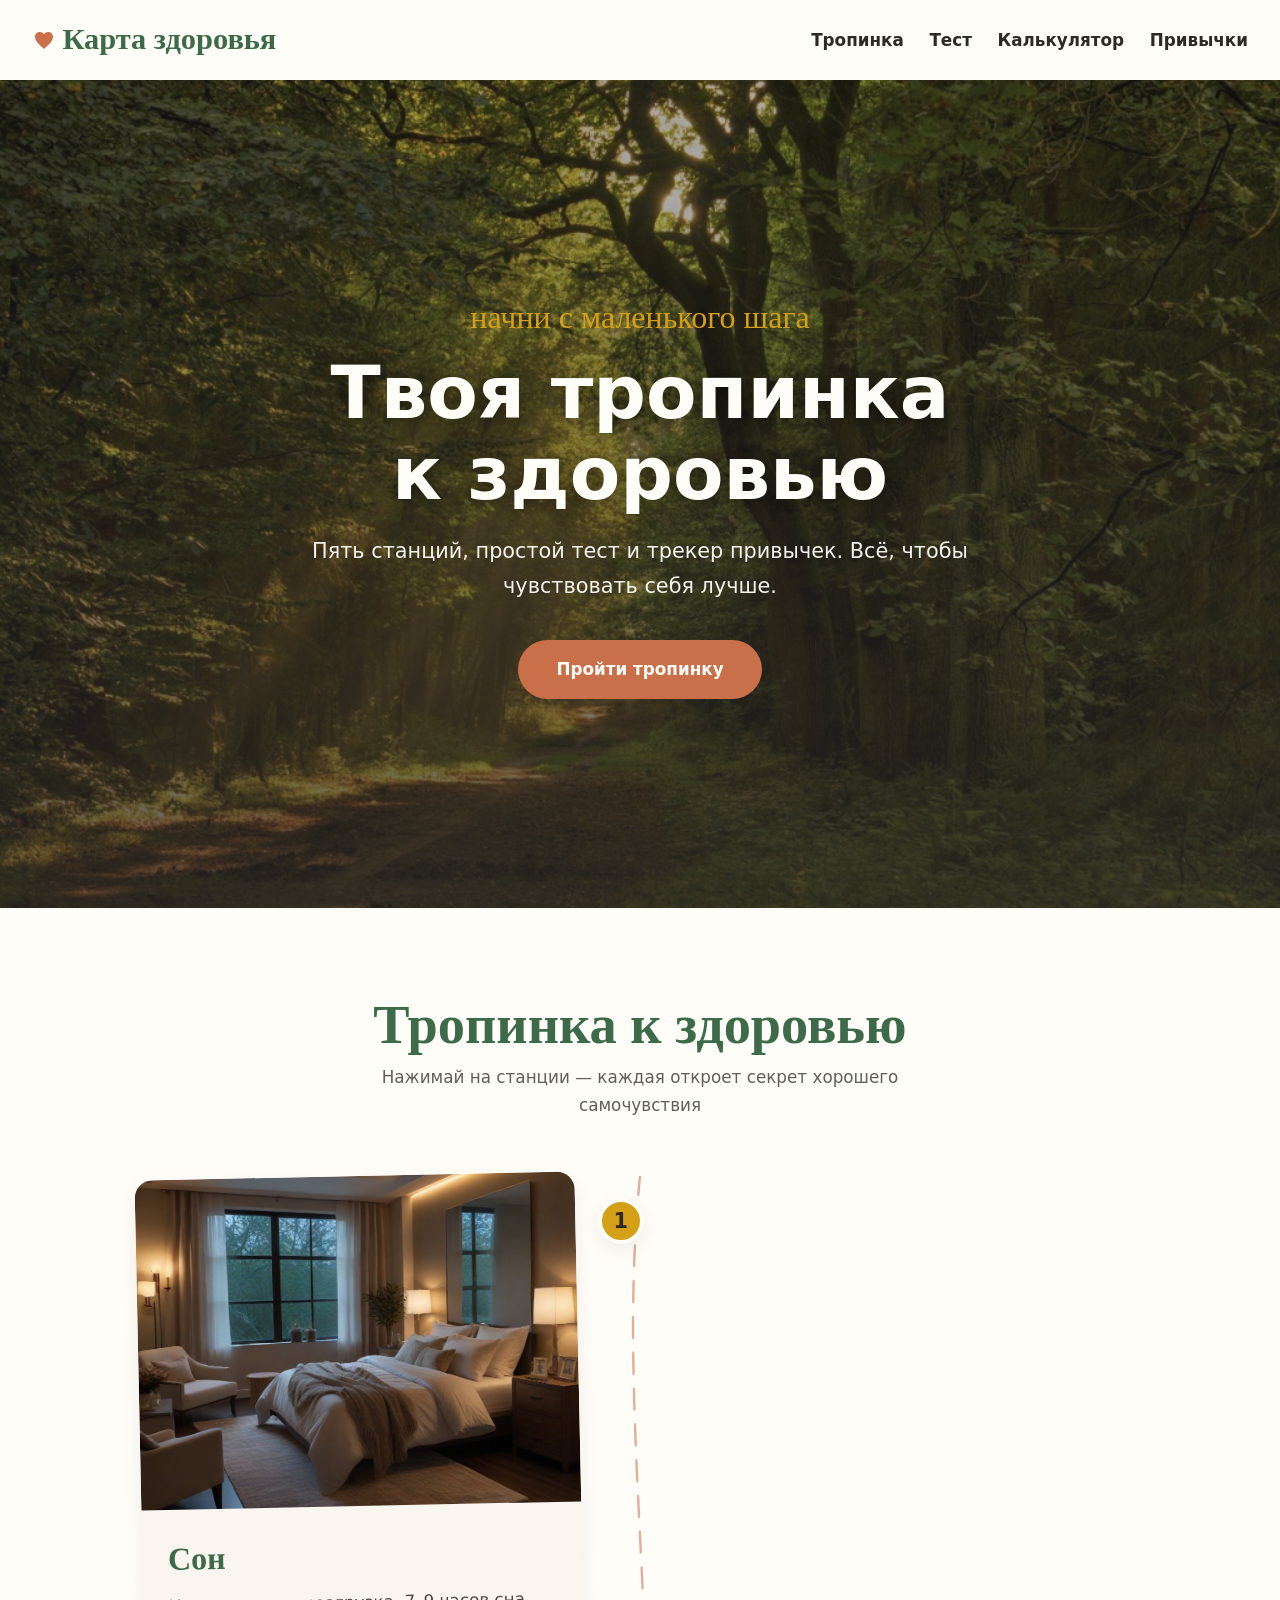
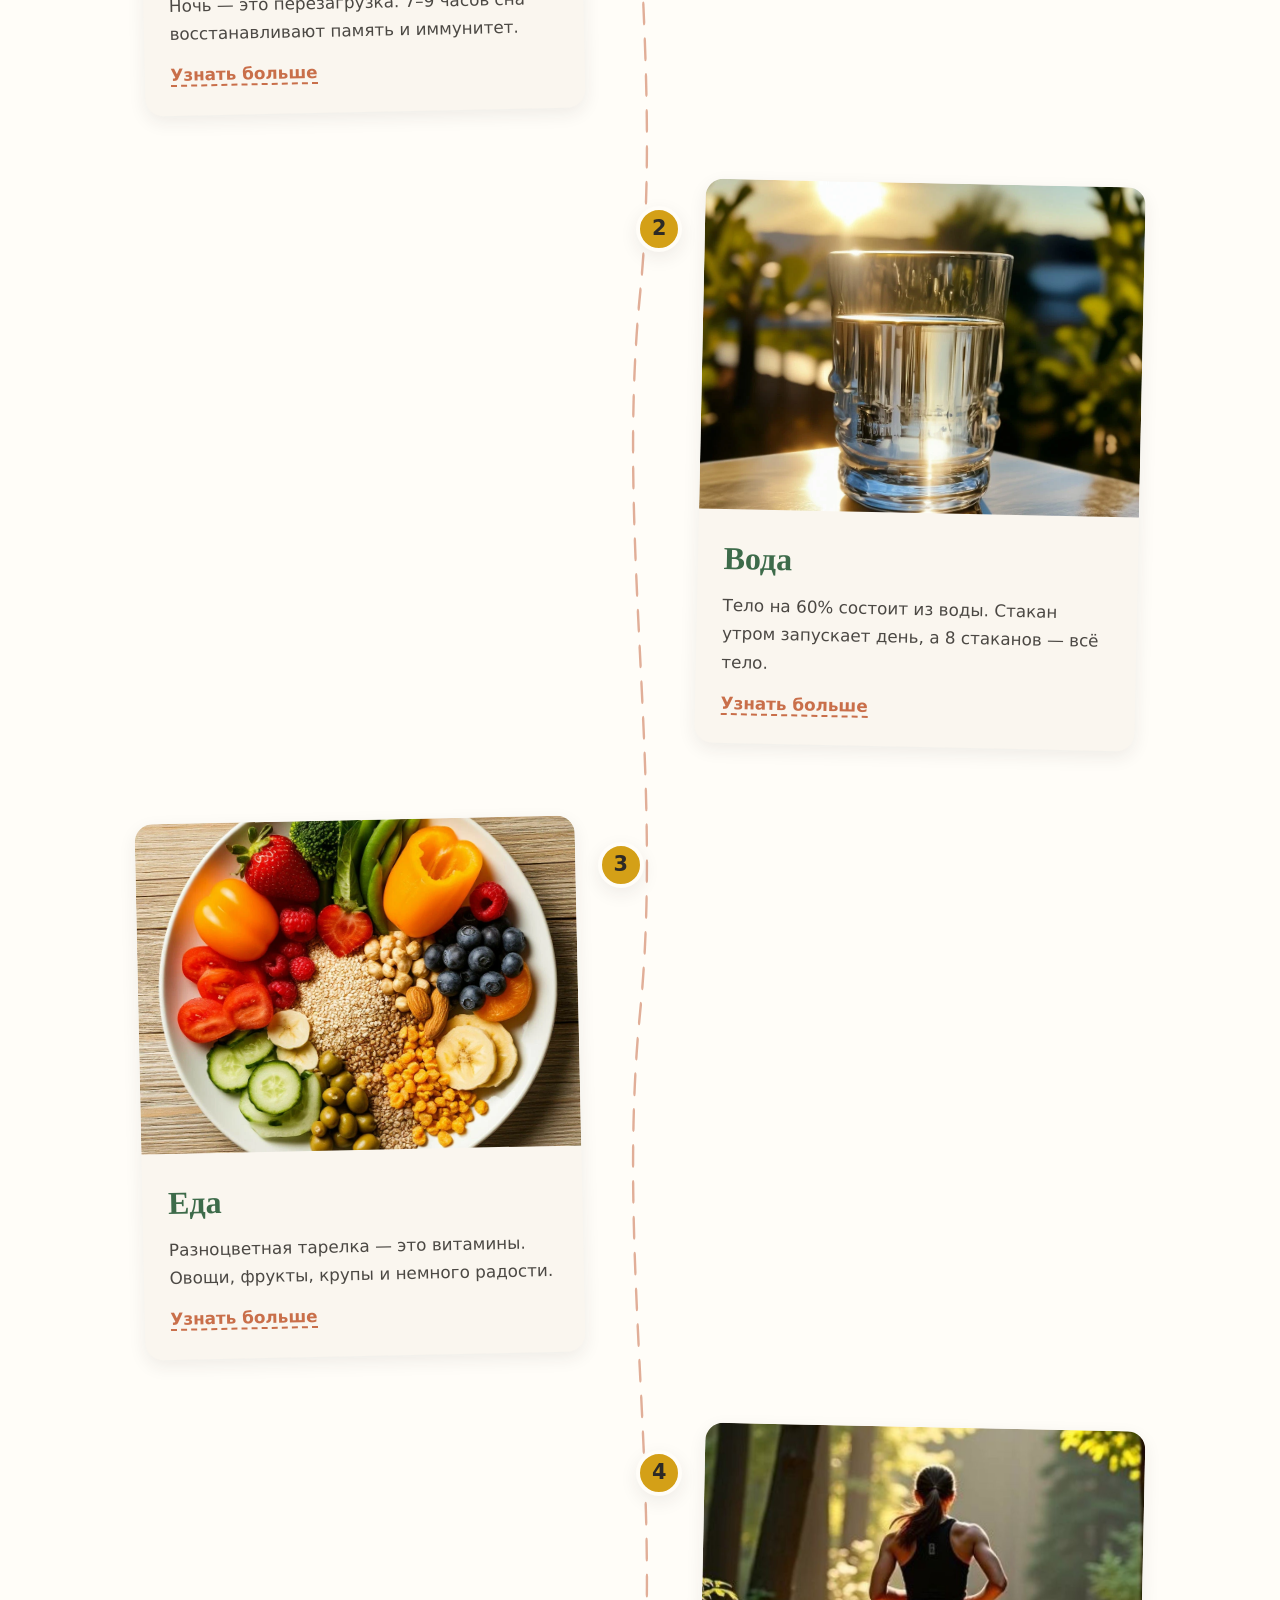
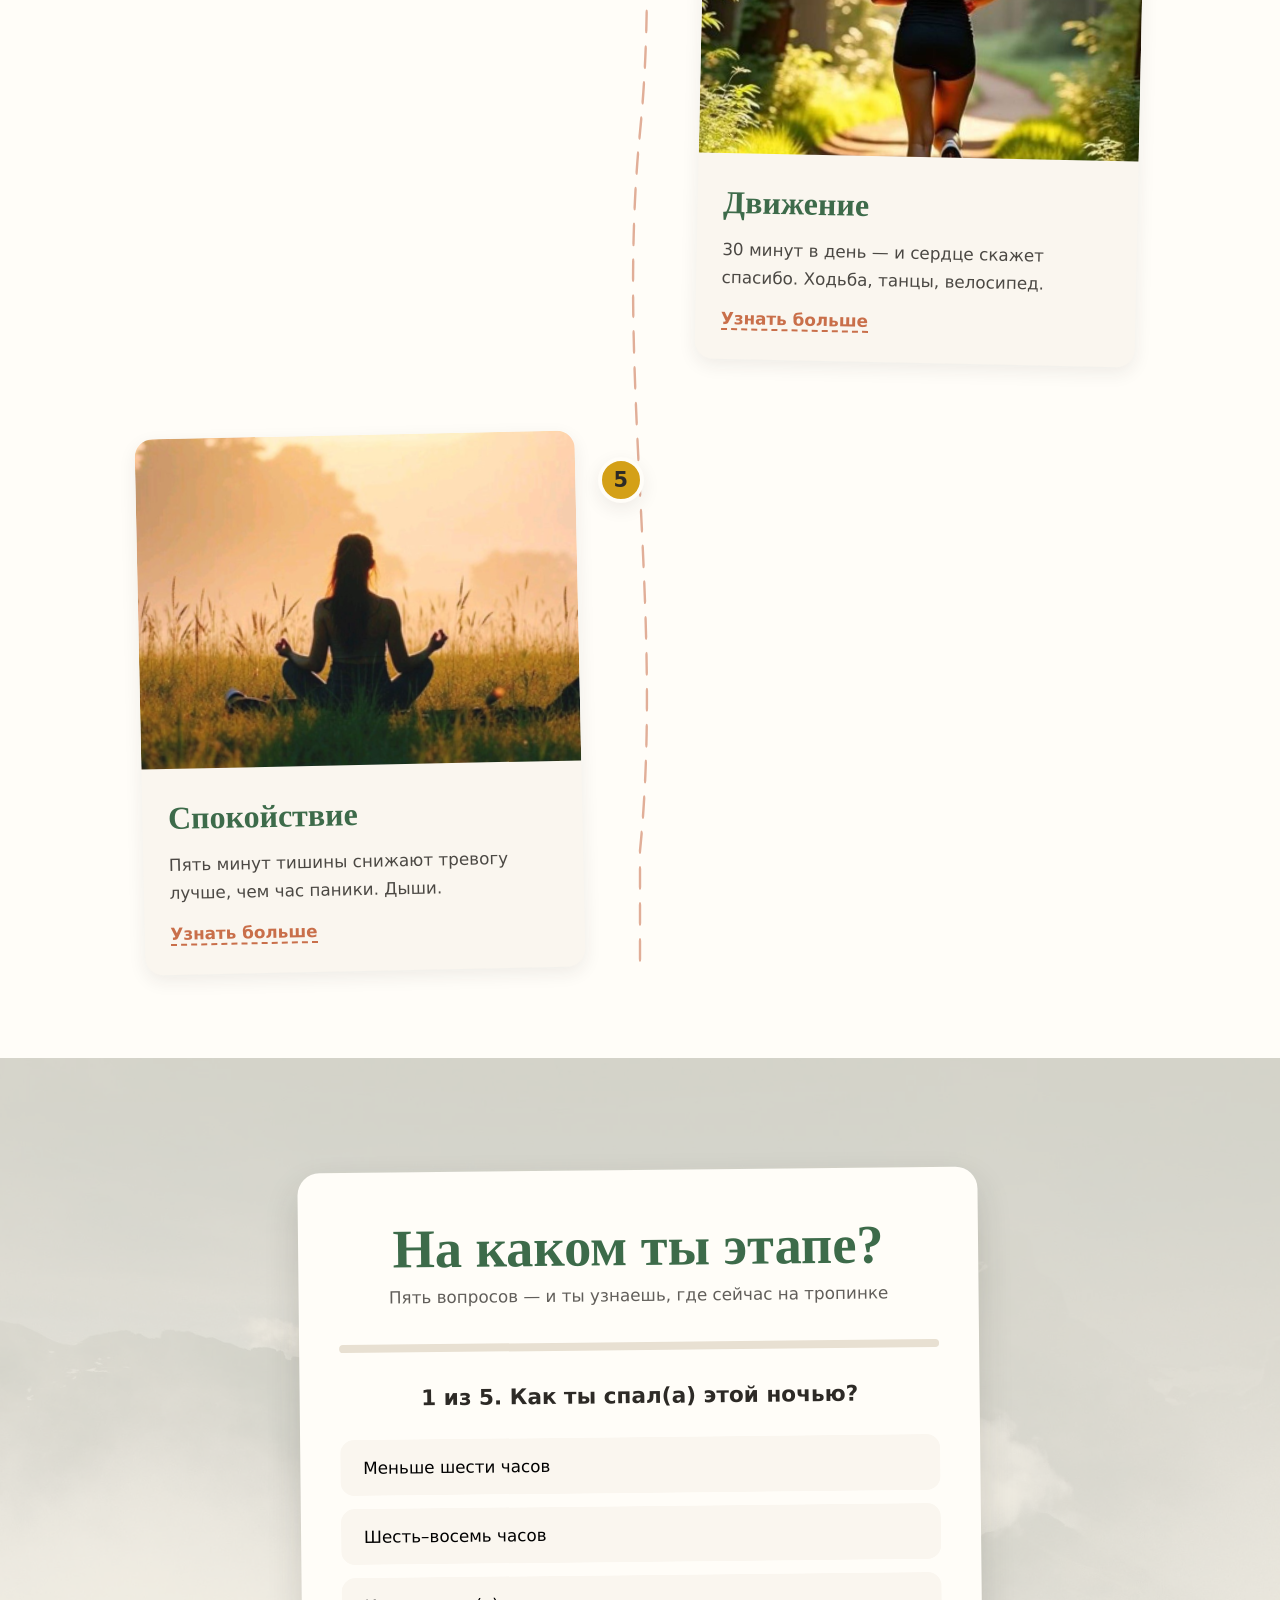
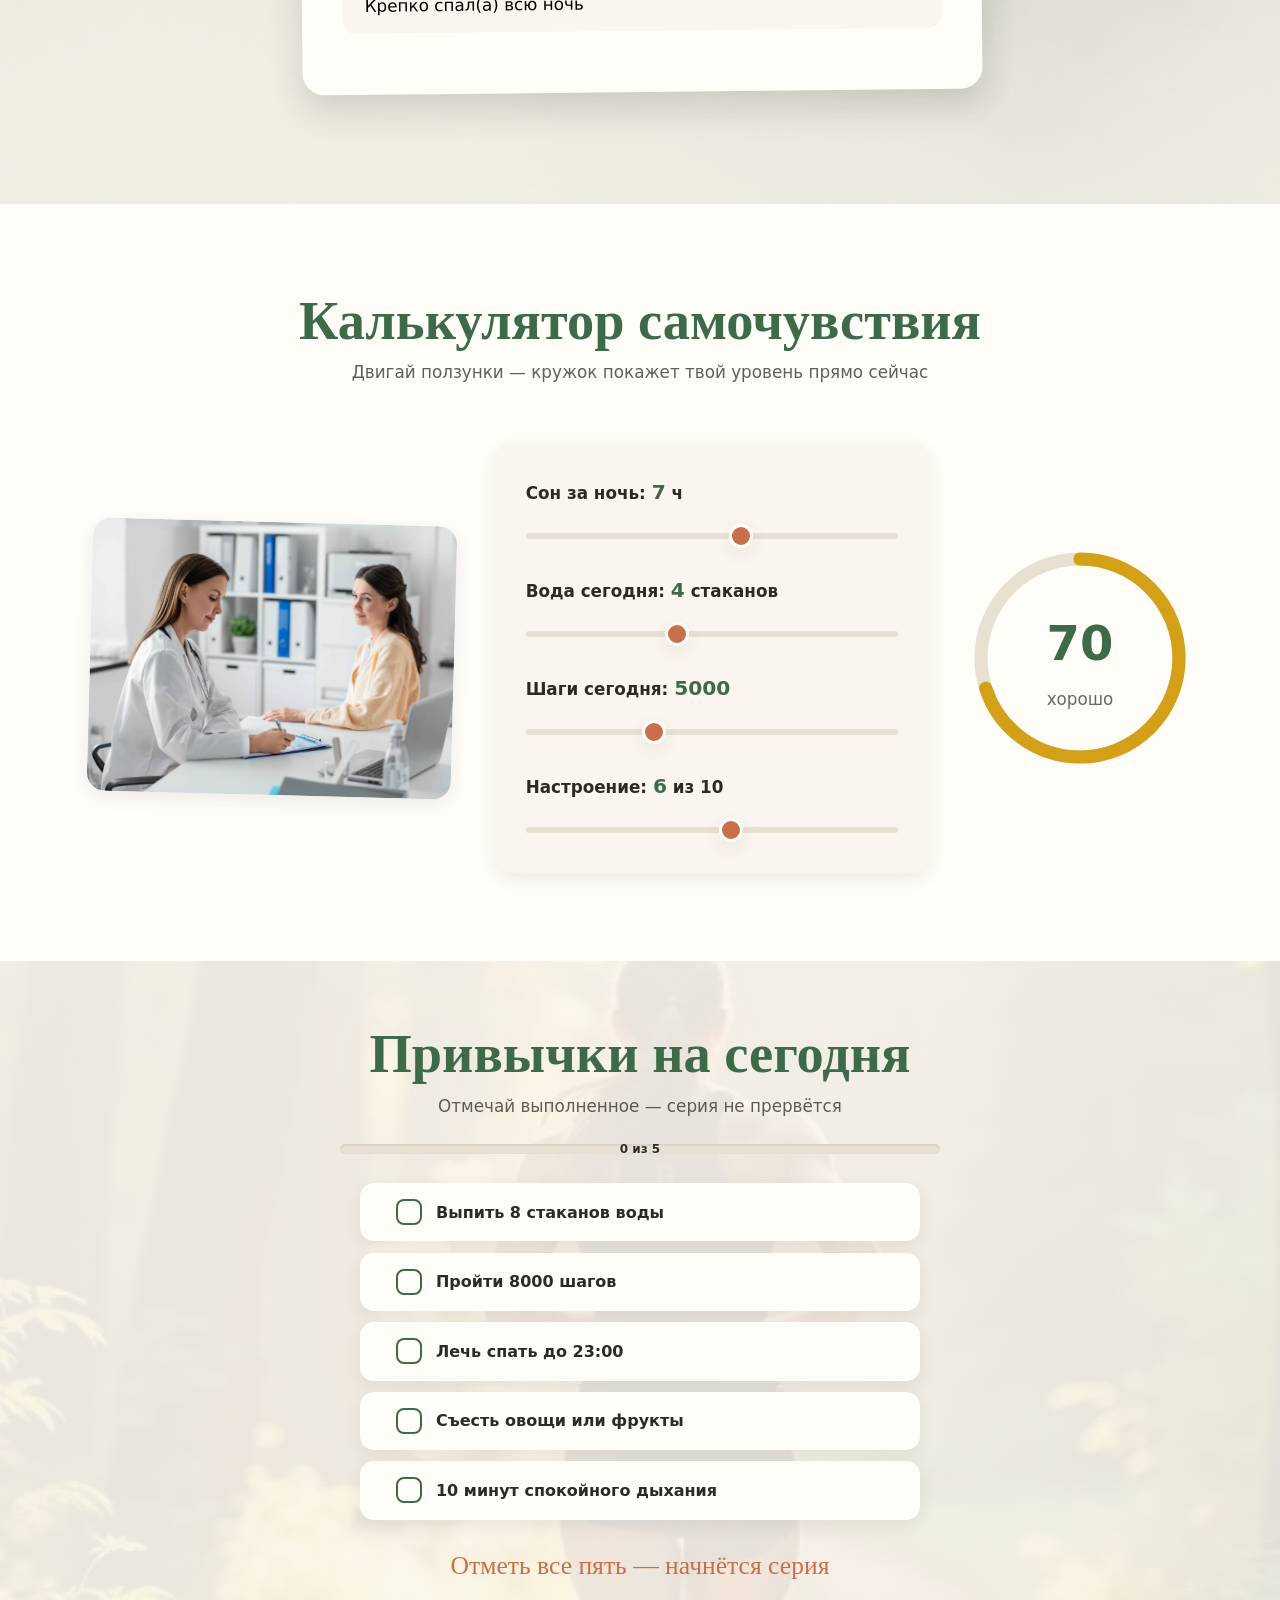
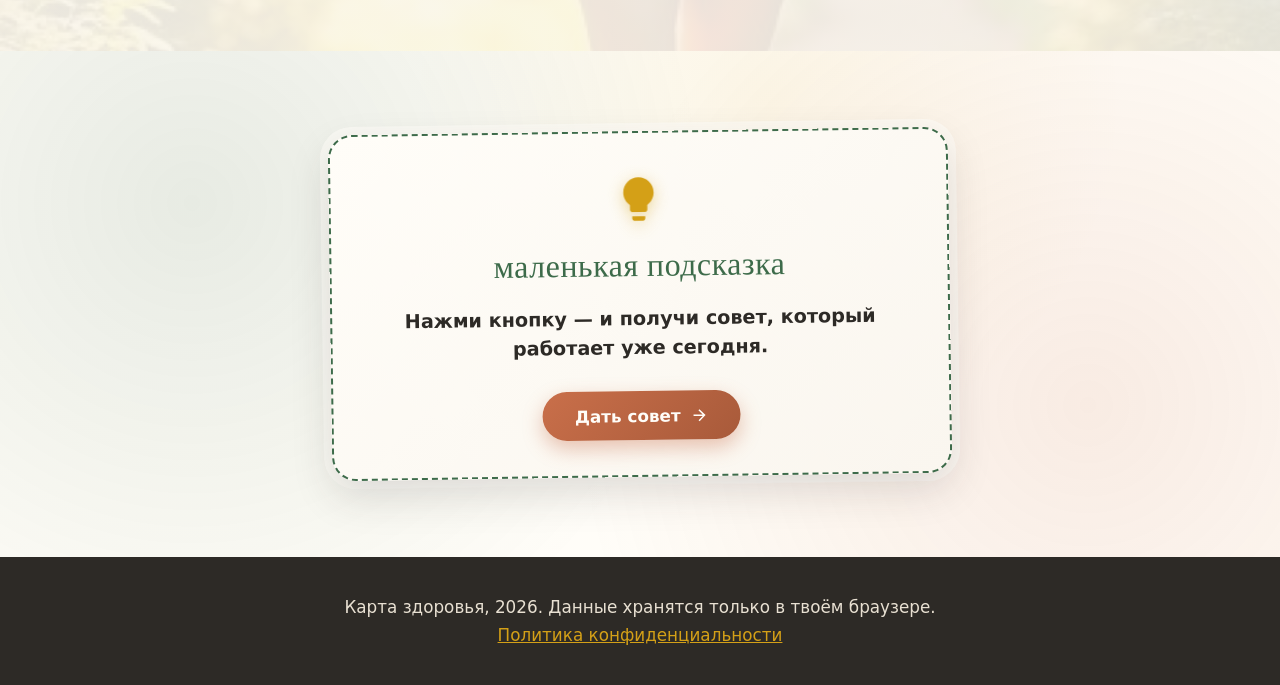
==== commit 5616fac7: "Update index.html" ====
--- a/index.html
+++ b/index.html
@@ -15,7 +15,7 @@
     <title>Карта здоровья — тропинка к балансу</title>
     <link rel="preconnect" href="https://fonts.googleapis.com">
     <link rel="preconnect" href="https://fonts.gstatic.com" crossorigin>
-    <link rel="preload" as="image" href="img/forest.webp">
+    <link rel="preload" as="image" href="forest.webp">
     <link
         href="https://fonts.googleapis.com/css2?family=Caveat:wght@500;700&family=Nunito:wght@400;600;800&display=swap"
         rel="stylesheet">
@@ -45,7 +45,7 @@
     <main>
         <section id="hero" class="hero">
             <div class="hero__photo">
-                <img src="img/forest.webp" alt="Солнечная лесная тропа" class="hero__img" fetchpriority="high"
+                <img src="forest.webp" alt="Солнечная лесная тропа" class="hero__img" fetchpriority="high"
                     decoding="async" width="1920" height="1080">
             </div>
             <div class="hero__content">
@@ -71,7 +71,7 @@
                 <article class="stop stop--left" data-stop="sleep">
                     <div class="stop__marker">1</div>
                     <div class="stop__card">
-                        <img src="img/bedroom.webp" alt="Уютная спальня" loading="lazy" decoding="async" width="800"
+                        <img src="bedroom.webp" alt="Уютная спальня" loading="lazy" decoding="async" width="800"
                             height="600">
                         <div class="stop__body">
                             <h3>Сон</h3>
@@ -84,7 +84,7 @@
                 <article class="stop stop--right" data-stop="water">
                     <div class="stop__marker">2</div>
                     <div class="stop__card">
-                        <img src="img/water.webp" alt="Стакан чистой воды" loading="lazy" decoding="async" width="800"
+                        <img src="water.webp" alt="Стакан чистой воды" loading="lazy" decoding="async" width="800"
                             height="600">
                         <div class="stop__body">
                             <h3>Вода</h3>
@@ -97,7 +97,7 @@
                 <article class="stop stop--left" data-stop="food">
                     <div class="stop__marker">3</div>
                     <div class="stop__card">
-                        <img src="img/food.webp" alt="Яркая тарелка с овощами" loading="lazy" decoding="async"
+                        <img src="food.webp" alt="Яркая тарелка с овощами" loading="lazy" decoding="async"
                             width="800" height="600">
                         <div class="stop__body">
                             <h3>Еда</h3>
@@ -110,7 +110,7 @@
                 <article class="stop stop--right" data-stop="move">
                     <div class="stop__marker">4</div>
                     <div class="stop__card">
-                        <img src="img/running.webp" alt="Девушка бежит по парку" loading="lazy" decoding="async"
+                        <img src="running.webp" alt="Девушка бежит по парку" loading="lazy" decoding="async"
                             width="800" height="600">
                         <div class="stop__body">
                             <h3>Движение</h3>
@@ -123,7 +123,7 @@
                 <article class="stop stop--left" data-stop="mind">
                     <div class="stop__marker">5</div>
                     <div class="stop__card">
-                        <img src="img/meditation.webp" alt="Спокойная медитация на природе" loading="lazy"
+                        <img src="meditation.webp" alt="Спокойная медитация на природе" loading="lazy"
                             decoding="async" width="800" height="600">
                         <div class="stop__body">
                             <h3>Спокойствие</h3>
@@ -137,7 +137,7 @@
 
         <section id="test" class="test-section">
             <div class="test-section__bg">
-                <img src="img/mountain.webp" alt="Горная вершина в тумане" loading="lazy" decoding="async" width="1920"
+                <img src="mountain.webp" alt="Горная вершина в тумане" loading="lazy" decoding="async" width="1920"
                     height="1080">
             </div>
             <div class="test-card">
@@ -158,7 +158,7 @@
             <p class="section-subtitle">Двигай ползунки — кружок покажет твой уровень прямо сейчас</p>
             <div class="calc-layout">
                 <div class="calc-photo">
-                    <img src="img/consultation.webp" alt="Показатели здоровья" loading="lazy" decoding="async"
+                    <img src="consultation.webp" alt="Показатели здоровья" loading="lazy" decoding="async"
                         width="800" height="600">
                 </div>
                 <div class="calc-sliders">
@@ -196,7 +196,7 @@
 
         <section id="tracker" class="tracker-section">
             <div class="tracker-section__bg">
-                <img src="img/running.webp" alt="Активность на природе" loading="lazy" decoding="async" width="1920"
+                <img src="running.webp" alt="Активность на природе" loading="lazy" decoding="async" width="1920"
                     height="1080">
             </div>
             <div class="tracker-content">
@@ -308,4 +308,4 @@
     <script src="script.js" defer></script>
 </body>
 
-</html>+</html>
